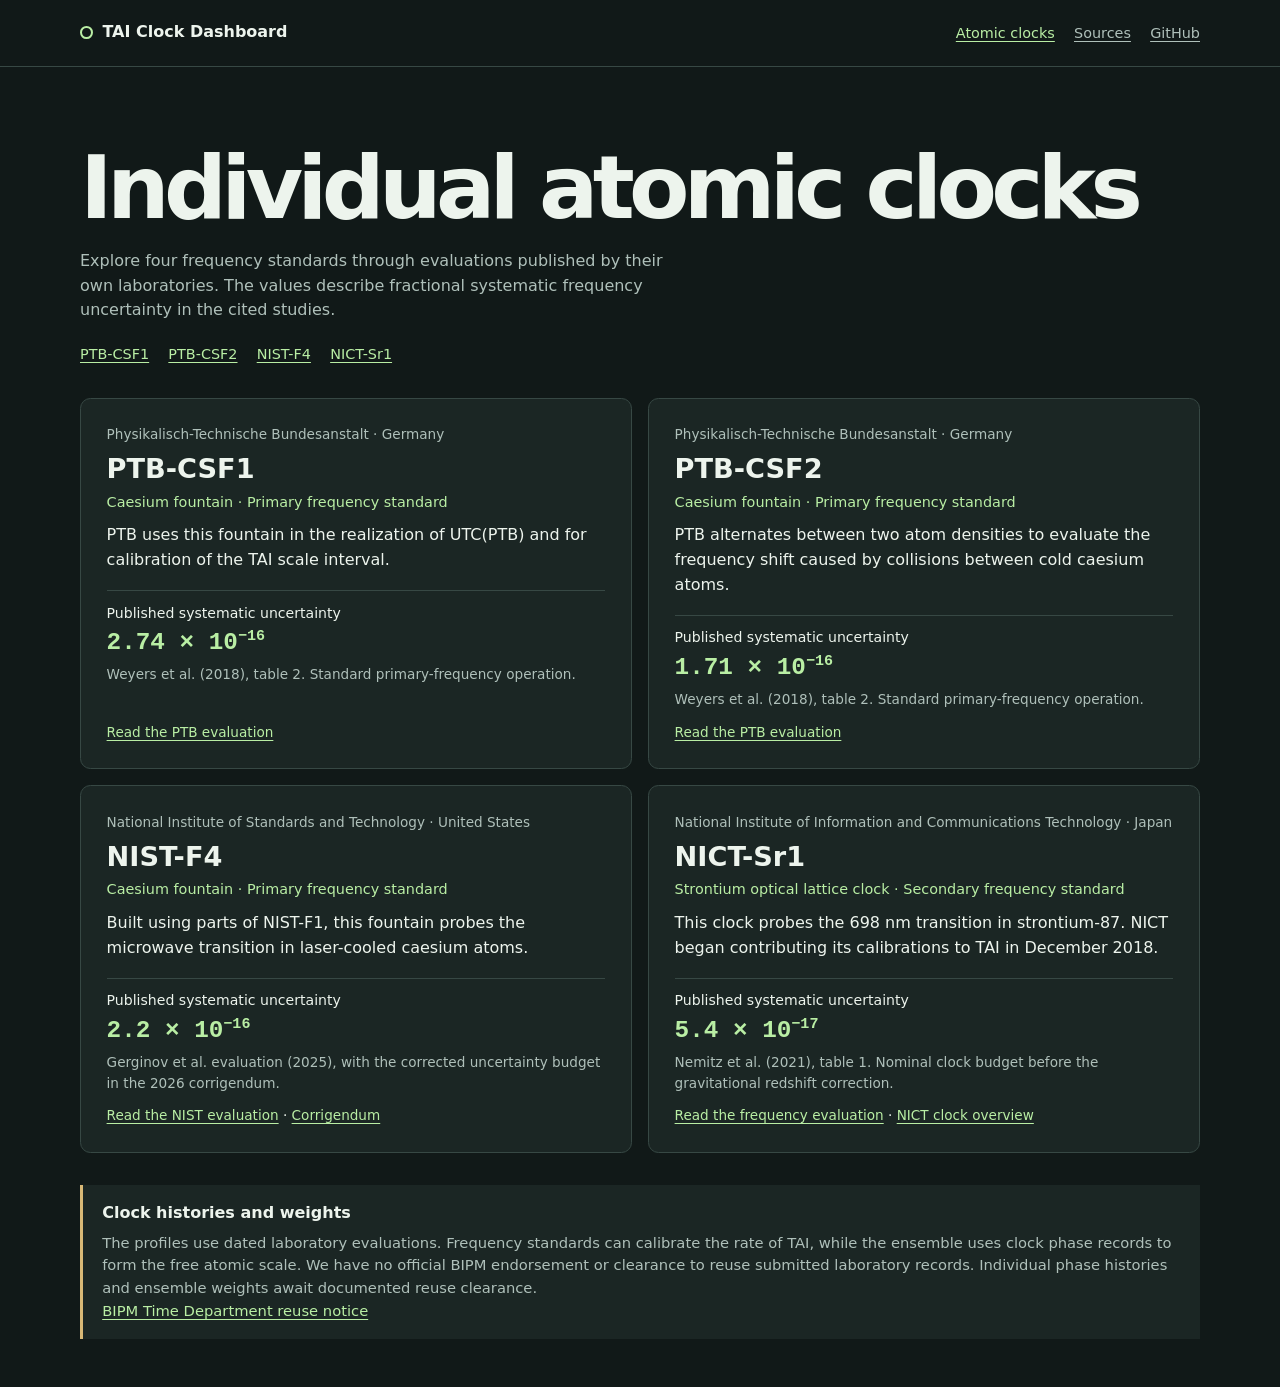
==== public/clocks.html @ 835352de "Show individual atomic clocks and published evaluations" ====
<!doctype html>
<html lang="en">
<head>
  <meta charset="utf-8">
  <meta name="viewport" content="width=device-width, initial-scale=1">
  <meta name="description" content="Individual atomic clock profiles and published frequency evaluations from PTB, NIST, and NICT.">
  <title>Individual Atomic Clocks · TAI Clock Dashboard</title>
  <link rel="stylesheet" href="./styles.css">
</head>
<body>
  <header class="topbar">
    <div class="wrap header-inner">
      <a href="./" class="brand"><span class="brand-mark" aria-hidden="true"></span>TAI Clock Dashboard</a>
      <nav aria-label="Page links">
        <a href="./clocks.html" aria-current="page">Atomic clocks</a>
        <a href="./#sources">Sources</a>
        <a href="https://github.com/uwarring82/tai-clock-dashboard">GitHub</a>
      </nav>
    </div>
  </header>

  <main class="wrap">
    <section class="hero directory-hero" aria-labelledby="page-title">
      <h1 id="page-title">Individual atomic clocks</h1>
      <p class="subtitle">Explore four frequency standards through evaluations published by their own laboratories. The values describe fractional systematic frequency uncertainty in the cited studies.</p>
      <nav class="directory-nav" aria-label="Jump to an instrument">
        <a href="#ptb-csf1">PTB-CSF1</a>
        <a href="#ptb-csf2">PTB-CSF2</a>
        <a href="#nist-f4">NIST-F4</a>
        <a href="#nict-sr1">NICT-Sr1</a>
      </nav>
    </section>

    <section class="clock-directory" aria-label="Clock profiles">
      <article id="ptb-csf1" class="clock-profile" aria-labelledby="ptb-csf1-name">
        <p class="profile-lab">Physikalisch-Technische Bundesanstalt · Germany</p>
        <h2 id="ptb-csf1-name">PTB-CSF1</h2>
        <p class="profile-role">Caesium fountain · Primary frequency standard</p>
        <p class="profile-detail">PTB uses this fountain in the realization of UTC(PTB) and for calibration of the TAI scale interval.</p>
        <dl>
          <dt>Published systematic uncertainty</dt>
          <dd class="value">2.74 × 10<sup>−16</sup></dd>
        </dl>
        <p class="profile-context">Weyers et al. (2018), table 2. Standard primary-frequency operation.</p>
        <a class="profile-source" href="https://www.ptb.de/cms/fileadmin/internet/fachabteilungen/abteilung_4/4.4_zeit_und_frequenz/2018_Weyers_Metrologia__Advances_in_the_accuracy__stability__and_reliability_of_the_PTB_primary_fountain_clocks.pdf">Read the PTB evaluation</a>
      </article>

      <article id="ptb-csf2" class="clock-profile" aria-labelledby="ptb-csf2-name">
        <p class="profile-lab">Physikalisch-Technische Bundesanstalt · Germany</p>
        <h2 id="ptb-csf2-name">PTB-CSF2</h2>
        <p class="profile-role">Caesium fountain · Primary frequency standard</p>
        <p class="profile-detail">PTB alternates between two atom densities to evaluate the frequency shift caused by collisions between cold caesium atoms.</p>
        <dl>
          <dt>Published systematic uncertainty</dt>
          <dd class="value">1.71 × 10<sup>−16</sup></dd>
        </dl>
        <p class="profile-context">Weyers et al. (2018), table 2. Standard primary-frequency operation.</p>
        <a class="profile-source" href="https://www.ptb.de/cms/fileadmin/internet/fachabteilungen/abteilung_4/4.4_zeit_und_frequenz/2018_Weyers_Metrologia__Advances_in_the_accuracy__stability__and_reliability_of_the_PTB_primary_fountain_clocks.pdf">Read the PTB evaluation</a>
      </article>

      <article id="nist-f4" class="clock-profile" aria-labelledby="nist-f4-name">
        <p class="profile-lab">National Institute of Standards and Technology · United States</p>
        <h2 id="nist-f4-name">NIST-F4</h2>
        <p class="profile-role">Caesium fountain · Primary frequency standard</p>
        <p class="profile-detail">Built using parts of NIST-F1, this fountain probes the microwave transition in laser-cooled caesium atoms.</p>
        <dl>
          <dt>Published systematic uncertainty</dt>
          <dd class="value">2.2 × 10<sup>−16</sup></dd>
        </dl>
        <p class="profile-context">Gerginov et al. evaluation (2025), with the corrected uncertainty budget in the 2026 corrigendum.</p>
        <p class="profile-source"><a href="https://doi.org/10.1088/1681-7575/adc7bd">Read the NIST evaluation</a> · <a href="https://doi.org/10.1088/1681-7575/ae382e">Corrigendum</a></p>
      </article>

      <article id="nict-sr1" class="clock-profile" aria-labelledby="nict-sr1-name">
        <p class="profile-lab">National Institute of Information and Communications Technology · Japan</p>
        <h2 id="nict-sr1-name">NICT-Sr1</h2>
        <p class="profile-role">Strontium optical lattice clock · Secondary frequency standard</p>
        <p class="profile-detail">This clock probes the 698 nm transition in strontium-87. NICT began contributing its calibrations to TAI in December 2018.</p>
        <dl>
          <dt>Published systematic uncertainty</dt>
          <dd class="value">5.4 × 10<sup>−17</sup></dd>
        </dl>
        <p class="profile-context">Nemitz et al. (2021), table 1. Nominal clock budget before the gravitational redshift correction.</p>
        <p class="profile-source"><a href="https://doi.org/10.1088/1681-7575/abc232">Read the frequency evaluation</a> · <a href="https://www.nict.go.jp/en/sts/optical_lattice_clock.html">NICT clock overview</a></p>
      </article>
    </section>

    <aside class="notice" aria-labelledby="notice-title">
      <h2 id="notice-title">Clock histories and weights</h2>
      <p>The profiles use dated laboratory evaluations. Frequency standards can calibrate the rate of TAI, while the ensemble uses clock phase records to form the free atomic scale. We have no official BIPM endorsement or clearance to reuse submitted laboratory records. Individual phase histories and ensemble weights await documented reuse clearance.</p>
      <p><a href="https://www.bipm.org/en/time-ftp">BIPM Time Department reuse notice</a></p>
    </aside>
  </main>
</body>
</html>
---- public/styles.css ----
:root {
  color-scheme: dark;
  font-family: "Geist", "Inter", system-ui, sans-serif;
  background: #111918;
  color: #edf4ed;
  --muted: #afc0ba;
  --line: #374844;
  --accent: #b9eea4;
  --panel: #1b2624;
}

* { box-sizing: border-box; }
body { margin: 0; line-height: 1.55; }
a { color: var(--accent); text-underline-offset: .2em; }
a:focus-visible { outline: 2px solid var(--accent); outline-offset: 5px; }
.wrap { width: min(100% - 2rem, 70rem); margin-inline: auto; }

.topbar { border-bottom: 1px solid var(--line); }
.header-inner { display: flex; justify-content: space-between; align-items: center; gap: 1rem; min-height: 4.1rem; }
.brand { display: flex; align-items: center; gap: .6rem; color: inherit; font-weight: 650; text-decoration: none; }
.brand-mark { width: .8rem; height: .8rem; border: 2px solid var(--accent); border-radius: 50%; }
nav { display: flex; flex-wrap: wrap; gap: .5rem 1.2rem; font-size: .9rem; }
nav a { color: var(--muted); }

.hero { margin-block: clamp(2rem, 7vw, 4.75rem) 3rem; }
h1, h2, h3, p { margin: 0; }
h1 { font-size: clamp(2.4rem, 8vw, 5.5rem); line-height: 1.025; letter-spacing: -.065em; }
.subtitle { color: var(--muted); margin-top: 1rem; max-width: 38rem; }
.clocks { display: grid; grid-template-columns: repeat(2, minmax(0, 1fr)); gap: 1rem; margin-top: 1.8rem; }
.clock { min-width: 0; padding: clamp(1rem, 3vw, 1.65rem); border: 1px solid var(--line); border-radius: .65rem; background: var(--panel); }
.clock h2 { display: flex; flex-wrap: wrap; align-items: baseline; gap: .25rem .7rem; font-size: 1.04rem; }
.clock h2 span { color: var(--muted); font-size: .85rem; font-weight: 450; }
.tai { border-color: #658b64; }
.tai .digits { color: var(--accent); }
.digits, .value { font-family: "IBM Plex Mono", ui-monospace, Consolas, monospace; font-variant-numeric: tabular-nums; font-weight: 650; }
.digits { font-size: clamp(2.15rem, 6.8vw, 5.4rem); line-height: 1.12; letter-spacing: -.07em; margin-block: .55rem; }
.clock-date { color: var(--muted); font-size: .9rem; }
.clock-note, .attribution { color: var(--muted); margin-top: .8rem; font-size: .9rem; }

.section-heading { display: flex; flex-wrap: wrap; align-items: baseline; justify-content: space-between; gap: .45rem 1rem; margin-bottom: 1rem; }
.section-heading p { color: var(--muted); font-size: .85rem; }
.metrics { display: grid; grid-template-columns: repeat(3, minmax(0, 1fr)); border: 1px solid var(--line); border-radius: .65rem; background: var(--panel); }
.metrics article { display: flex; flex-direction: column; gap: .55rem; padding: clamp(1rem, 2.5vw, 1.35rem); }
.metrics article + article { border-left: 1px solid var(--line); }
h3 { font-size: .95rem; }
.value { font-size: clamp(1rem, 2.5vw, 1.52rem); color: var(--accent); }
.value sup { font-size: .62em; }
.metrics article > p:not(.value) { color: var(--muted); font-size: .9rem; }
.metrics article > a { margin-top: auto; padding-top: .3rem; font-size: .85rem; }

.sources { margin-top: 2.7rem; }
.sources ul { margin: .7rem 0 0; padding: 0; list-style: none; border-top: 1px solid var(--line); }
.sources li { display: grid; grid-template-columns: minmax(12rem, 1fr) 3fr; gap: .35rem 1rem; padding-block: .65rem; border-bottom: 1px solid var(--line); }
.sources li span { color: var(--muted); }
.notice { padding: 1rem 1.2rem; margin-block: 2rem 3rem; border-left: .2rem solid #d8b876; background: var(--panel); }
.notice h2 { font-size: 1rem; margin-bottom: .35rem; }
.notice p { color: var(--muted); font-size: .92rem; }

@media (max-width: 44rem) {
  .metrics { grid-template-columns: 1fr; }
  .metrics article + article { border-left: 0; border-top: 1px solid var(--line); }
}
@media (max-width: 30rem) {
  .clocks, .sources li { grid-template-columns: 1fr; }
  .digits { font-size: clamp(2.4rem, 11vw, 3.6rem); }
  .header-inner { padding-block: .65rem; }
}

nav a[aria-current="page"] { color: var(--accent); }
.directory-hero { margin-bottom: 2rem; }
.directory-nav { margin-top: 1.25rem; }
.directory-nav a { color: var(--accent); }
.clock-directory { display: grid; grid-template-columns: repeat(2, minmax(0, 1fr)); gap: 1rem; }
.clock-profile {
  display: flex;
  flex-direction: column;
  min-width: 0;
  padding: clamp(1.1rem, 3vw, 1.6rem);
  border: 1px solid var(--line);
  border-radius: .65rem;
  background: var(--panel);
}
.clock-profile:target { border-color: var(--accent); }
.profile-lab, .profile-context { color: var(--muted); font-size: .85rem; }
.clock-profile h2 { margin-top: .2rem; font-size: 1.7rem; }
.profile-role { color: var(--accent); font-size: .9rem; }
.profile-detail { margin-top: .65rem; }
.clock-profile dl { margin: 1.1rem 0 .15rem; padding-top: .7rem; border-top: 1px solid var(--line); }
.clock-profile dt { font-size: .88rem; }
.clock-profile dd { margin-inline-start: 0; }
.profile-context { margin-bottom: .7rem; }
.profile-source { margin-top: auto; font-size: .85rem; }

@media (max-width: 44rem) {
  .clock-directory { grid-template-columns: 1fr; }
}
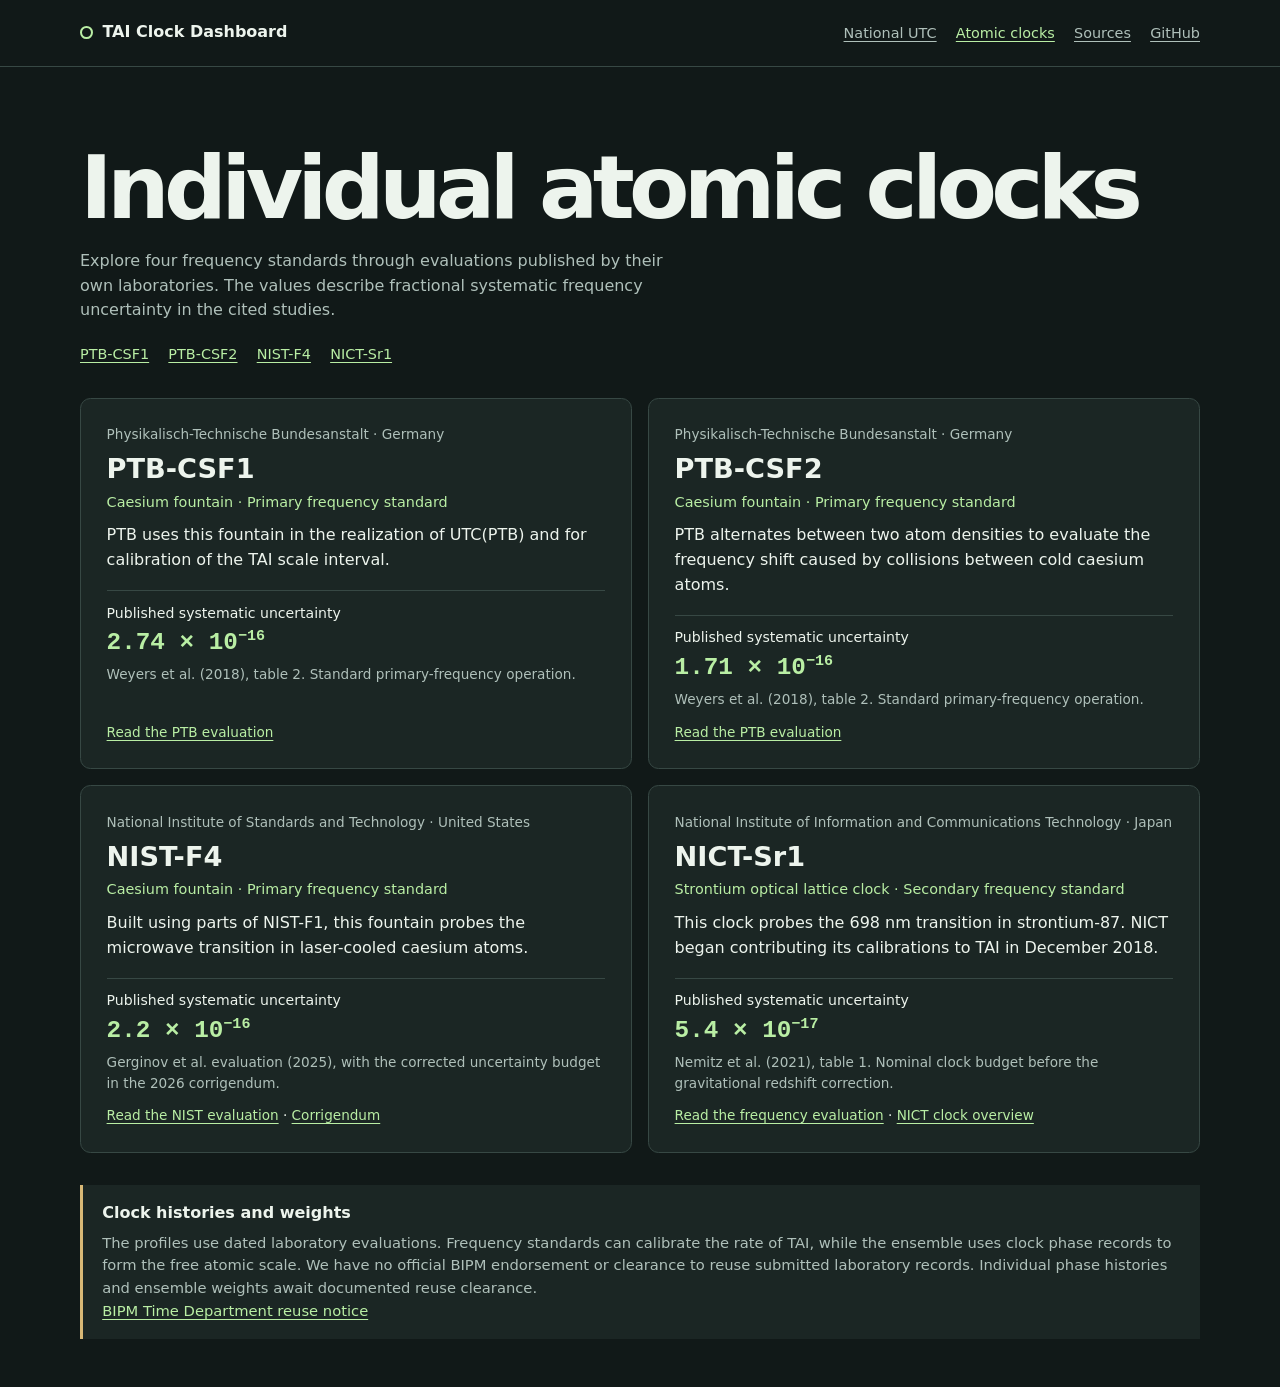
==== commit f5519ae0: "Compare national UTC realizations on the dashboard" ====
--- a/public/clocks.html
+++ b/public/clocks.html
@@ -12,6 +12,7 @@
     <div class="wrap header-inner">
       <a href="./" class="brand"><span class="brand-mark" aria-hidden="true"></span>TAI Clock Dashboard</a>
       <nav aria-label="Page links">
+        <a href="./#national-utc">National UTC</a>
         <a href="./clocks.html" aria-current="page">Atomic clocks</a>
         <a href="./#sources">Sources</a>
         <a href="https://github.com/uwarring82/tai-clock-dashboard">GitHub</a>
--- a/public/styles.css
+++ b/public/styles.css
@@ -94,3 +94,19 @@
 @media (max-width: 44rem) {
   .clock-directory { grid-template-columns: 1fr; }
 }
+
+.national-utc { margin-bottom: 3rem; }
+.section-note { margin-block: .5rem 1rem; color: var(--muted); max-width: 52rem; }
+.utc-table-wrap { border: 1px solid var(--line); border-radius: .65rem; background: var(--panel); }
+.utc-table { width: 100%; border-collapse: collapse; text-align: left; }
+.utc-table caption { padding: .8rem 1rem; text-align: left; color: var(--muted); font-size: .9rem; }
+.utc-table th, .utc-table td { border-top: 1px solid var(--line); padding: .65rem 1rem; }
+.utc-table thead th { color: var(--muted); font-weight: 600; font-size: .88rem; }
+.utc-table small { display: block; color: var(--muted); font-weight: 400; }
+.utc-offset { font-family: "IBM Plex Mono", ui-monospace, Consolas, monospace; font-variant-numeric: tabular-nums; }
+.utc-offset strong { color: var(--accent); white-space: nowrap; }
+
+@media (max-width: 30rem) {
+  .header-inner { align-items: flex-start; flex-direction: column; gap: .45rem; }
+  .utc-table th, .utc-table td { padding-inline: .55rem; }
+}
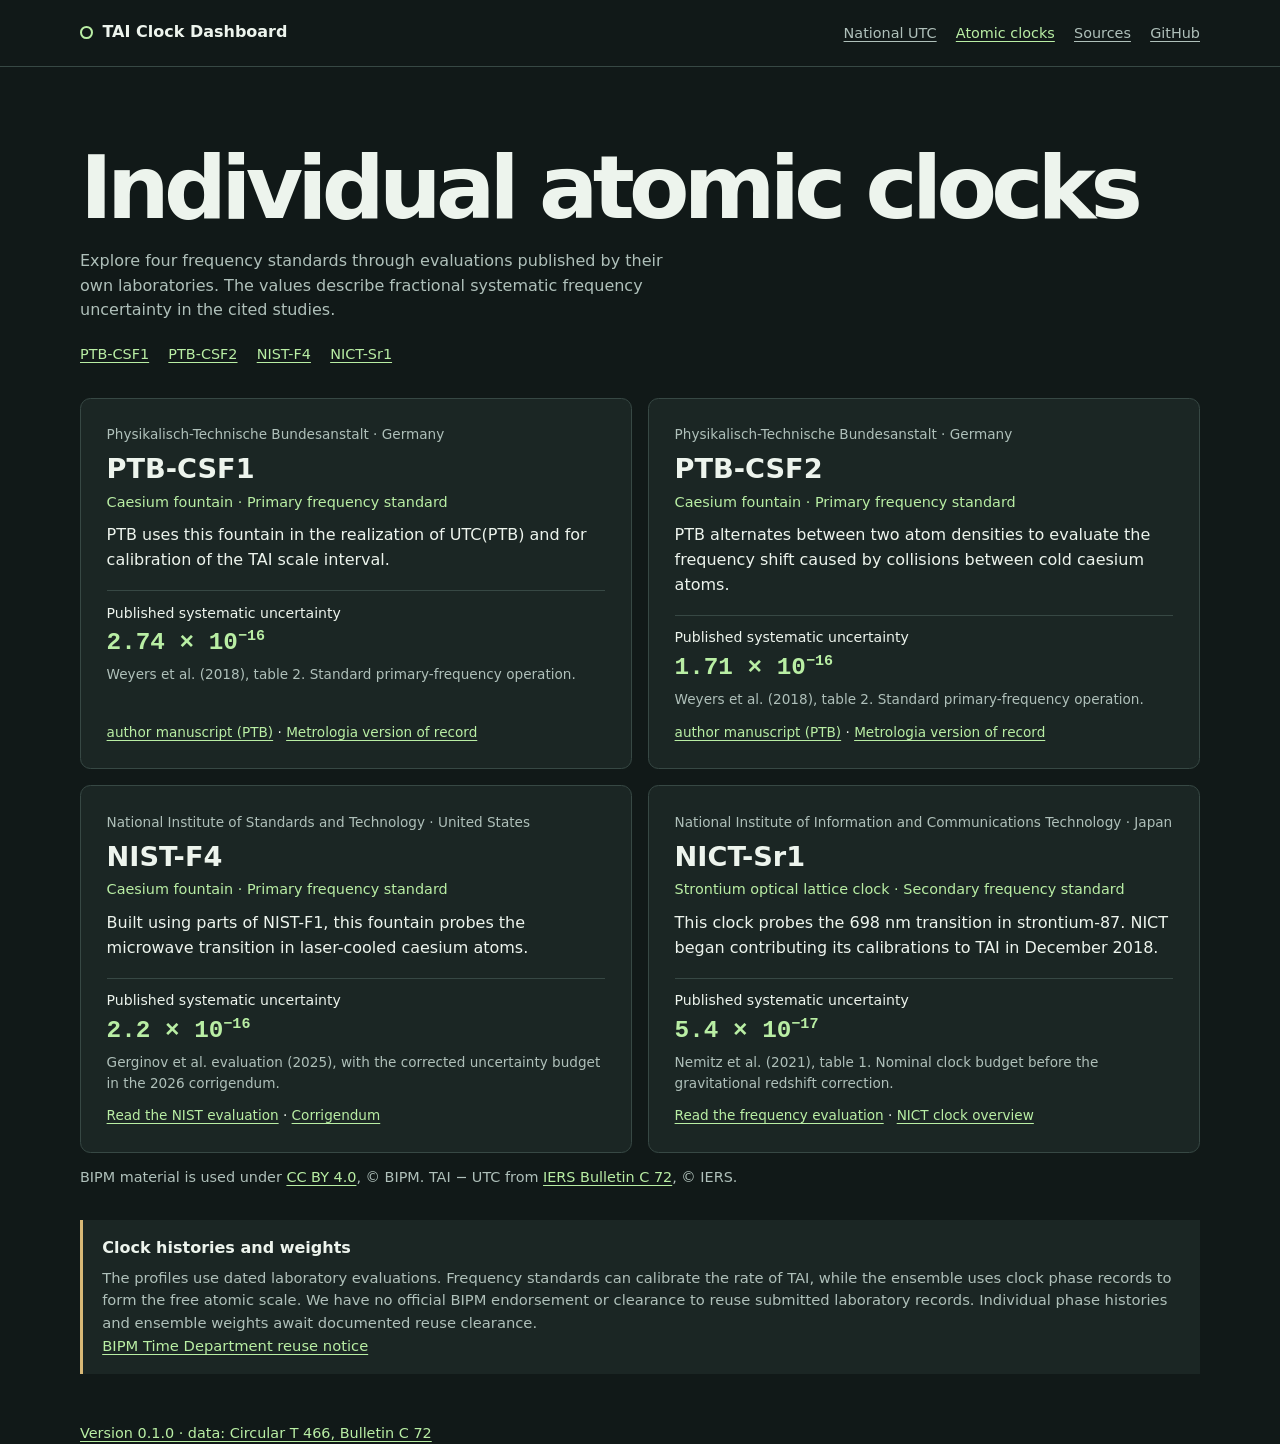
==== commit 666e6107: "Add licence, citation metadata and honest labels to the dashboard MIT for code and CC BY 4.0 for tex" ====
--- a/public/clocks.html
+++ b/public/clocks.html
@@ -43,7 +43,7 @@
           <dd class="value">2.74 × 10<sup>−16</sup></dd>
         </dl>
         <p class="profile-context">Weyers et al. (2018), table 2. Standard primary-frequency operation.</p>
-        <a class="profile-source" href="https://www.ptb.de/cms/fileadmin/internet/fachabteilungen/abteilung_4/4.4_zeit_und_frequenz/2018_Weyers_Metrologia__Advances_in_the_accuracy__stability__and_reliability_of_the_PTB_primary_fountain_clocks.pdf">Read the PTB evaluation</a>
+        <p class="profile-source"><a href="https://www.ptb.de/cms/fileadmin/internet/fachabteilungen/abteilung_4/4.4_zeit_und_frequenz/2018_Weyers_Metrologia__Advances_in_the_accuracy__stability__and_reliability_of_the_PTB_primary_fountain_clocks.pdf">author manuscript (PTB)</a> · <a href="https://doi.org/10.1088/1681-7575/aae008">Metrologia version of record</a></p>
       </article>
 
       <article id="ptb-csf2" class="clock-profile" aria-labelledby="ptb-csf2-name">
@@ -56,7 +56,7 @@
           <dd class="value">1.71 × 10<sup>−16</sup></dd>
         </dl>
         <p class="profile-context">Weyers et al. (2018), table 2. Standard primary-frequency operation.</p>
-        <a class="profile-source" href="https://www.ptb.de/cms/fileadmin/internet/fachabteilungen/abteilung_4/4.4_zeit_und_frequenz/2018_Weyers_Metrologia__Advances_in_the_accuracy__stability__and_reliability_of_the_PTB_primary_fountain_clocks.pdf">Read the PTB evaluation</a>
+        <p class="profile-source"><a href="https://www.ptb.de/cms/fileadmin/internet/fachabteilungen/abteilung_4/4.4_zeit_und_frequenz/2018_Weyers_Metrologia__Advances_in_the_accuracy__stability__and_reliability_of_the_PTB_primary_fountain_clocks.pdf">author manuscript (PTB)</a> · <a href="https://doi.org/10.1088/1681-7575/aae008">Metrologia version of record</a></p>
       </article>
 
       <article id="nist-f4" class="clock-profile" aria-labelledby="nist-f4-name">
@@ -86,11 +86,16 @@
       </article>
     </section>
 
+    <p class="attribution">BIPM material is used under <a href="https://creativecommons.org/licenses/by/4.0/">CC BY 4.0</a>, © BIPM. TAI − UTC from <a href="https://datacenter.iers.org/data/html/bulletinc-072.html">IERS Bulletin C 72</a>, © IERS.</p>
+
     <aside class="notice" aria-labelledby="notice-title">
       <h2 id="notice-title">Clock histories and weights</h2>
       <p>The profiles use dated laboratory evaluations. Frequency standards can calibrate the rate of TAI, while the ensemble uses clock phase records to form the free atomic scale. We have no official BIPM endorsement or clearance to reuse submitted laboratory records. Individual phase histories and ensemble weights await documented reuse clearance.</p>
       <p><a href="https://www.bipm.org/en/time-ftp">BIPM Time Department reuse notice</a></p>
     </aside>
   </main>
+  <footer class="wrap">
+    <p class="attribution"><a href="https://github.com/uwarring82/tai-clock-dashboard">Version 0.1.0 · data: Circular T 466, Bulletin C 72</a></p>
+  </footer>
 </body>
 </html>
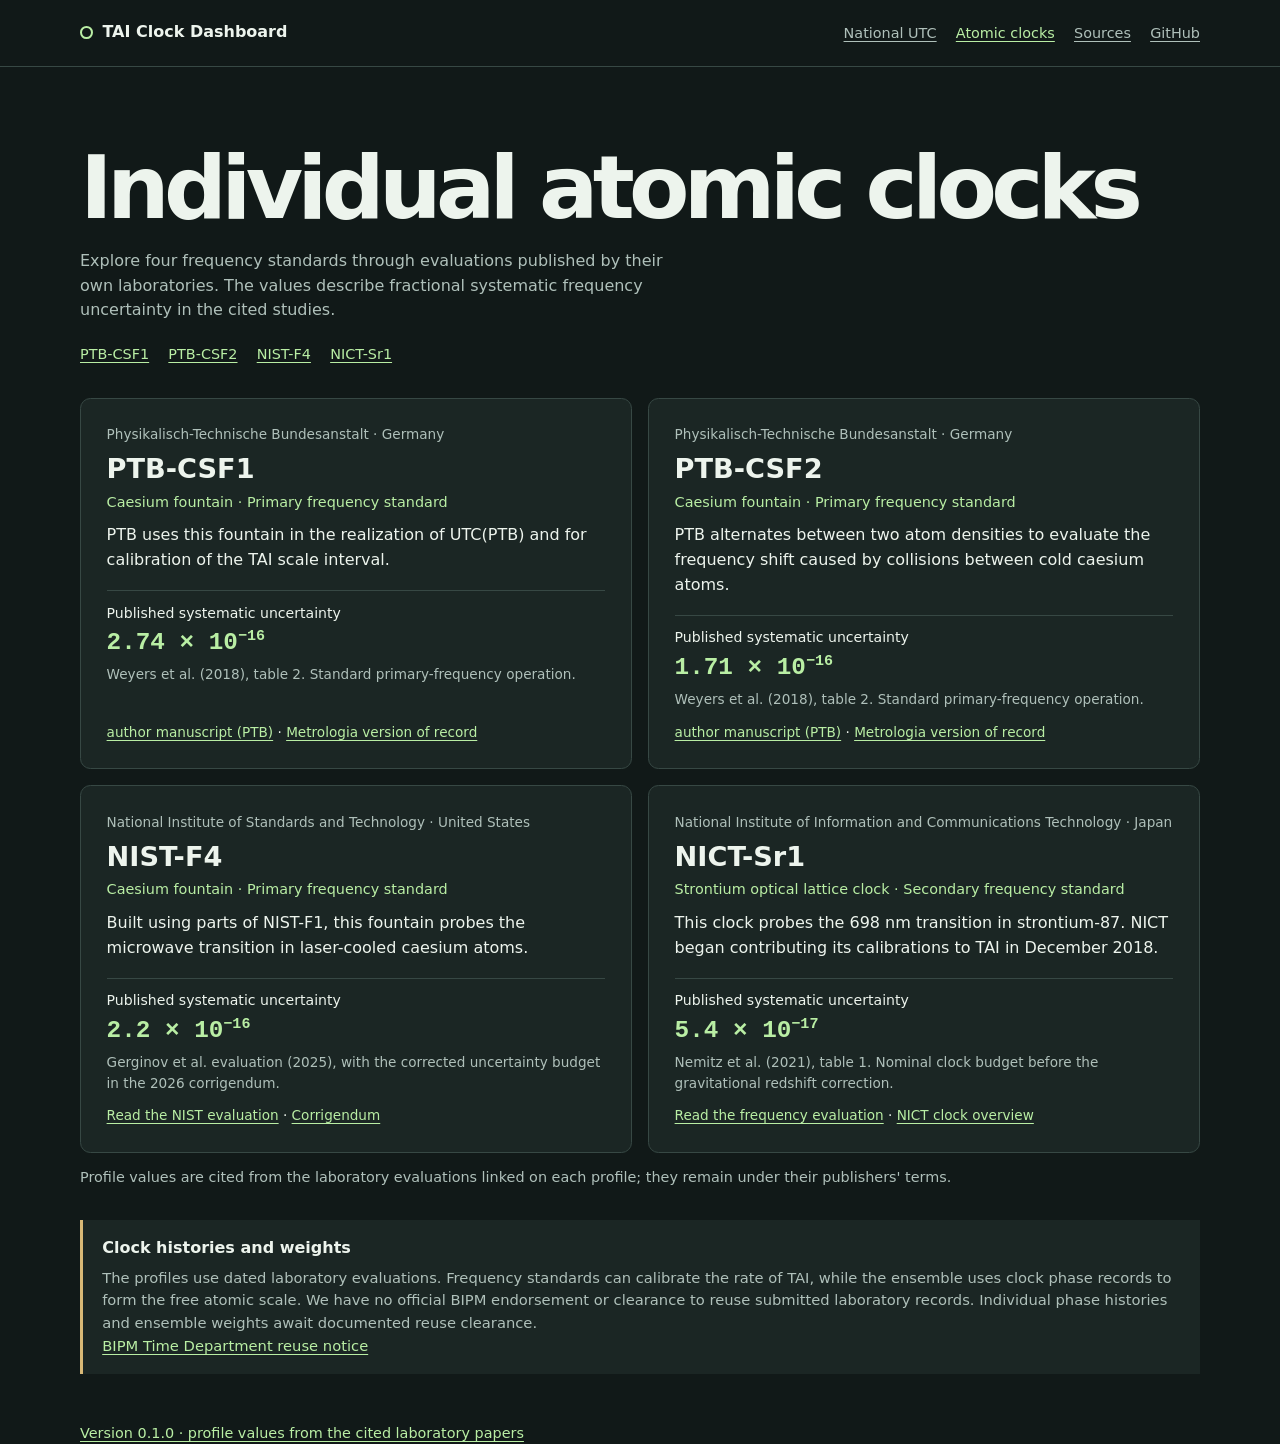
==== commit 16b7edf9: "Correct the leap-second note, lag and freshness wording; cite profile sources Leap seconds go prefer" ====
--- a/public/clocks.html
+++ b/public/clocks.html
@@ -86,7 +86,7 @@
       </article>
     </section>
 
-    <p class="attribution">BIPM material is used under <a href="https://creativecommons.org/licenses/by/4.0/">CC BY 4.0</a>, © BIPM. TAI − UTC from <a href="https://datacenter.iers.org/data/html/bulletinc-072.html">IERS Bulletin C 72</a>, © IERS.</p>
+    <p class="attribution">Profile values are cited from the laboratory evaluations linked on each profile; they remain under their publishers' terms.</p>
 
     <aside class="notice" aria-labelledby="notice-title">
       <h2 id="notice-title">Clock histories and weights</h2>
@@ -95,7 +95,7 @@
     </aside>
   </main>
   <footer class="wrap">
-    <p class="attribution"><a href="https://github.com/uwarring82/tai-clock-dashboard">Version 0.1.0 · data: Circular T 466, Bulletin C 72</a></p>
+    <p class="attribution"><a href="https://github.com/uwarring82/tai-clock-dashboard/releases/tag/v0.1.0">Version 0.1.0 · profile values from the cited laboratory papers</a></p>
   </footer>
 </body>
 </html>
